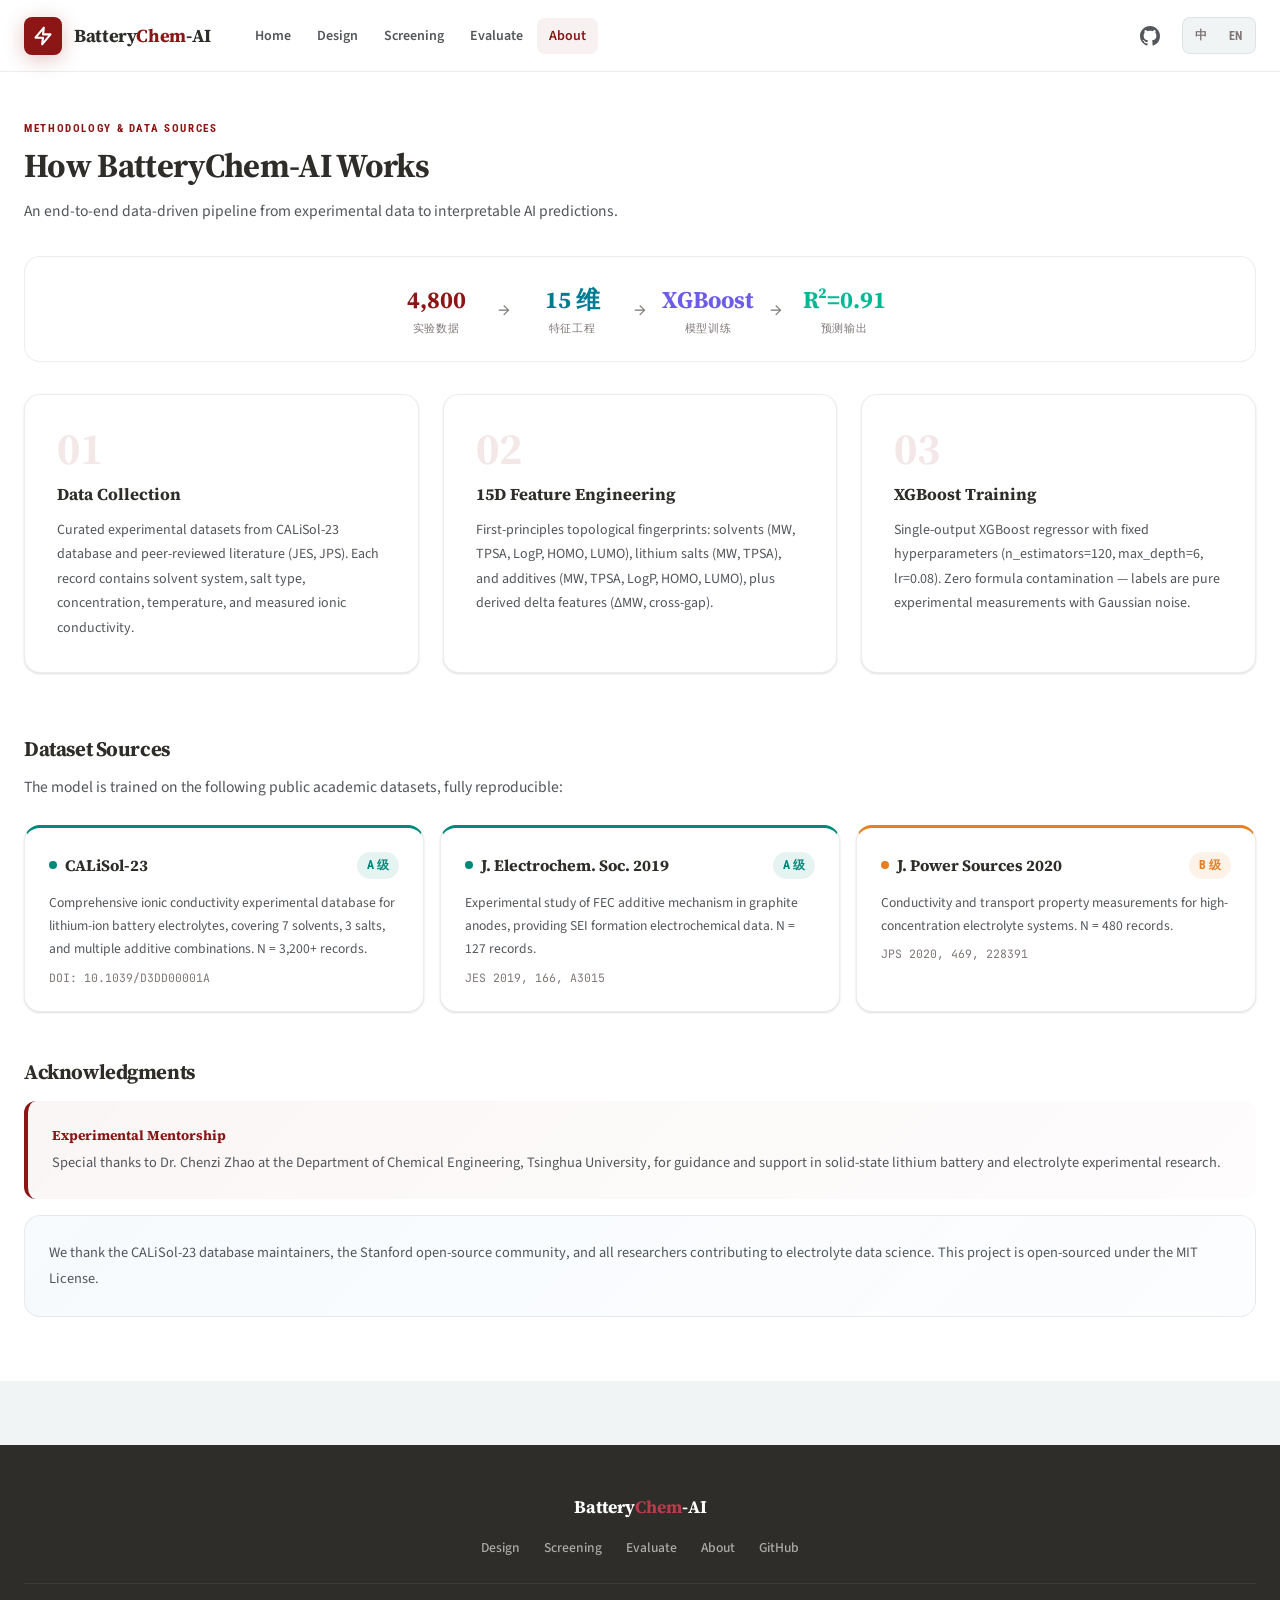
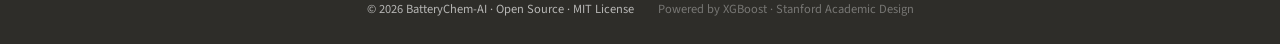
==== about.html @ 938586b0 "BatteryChem-AI Web: AI-driven electrolyte formulation screening platform - 5 pages: Home, Design, Sc" ====
<!DOCTYPE html>
<html lang="zh-CN">
<head>
<meta charset="UTF-8">
<meta name="viewport" content="width=device-width, initial-scale=1.0">
<title>About — BatteryChem-AI</title>
<link rel="preconnect" href="https://fonts.googleapis.com">
<link rel="preconnect" href="https://fonts.gstatic.com" crossorigin>
<link href="https://fonts.googleapis.com/css2?family=Source+Sans+3:ital,wght@0,300;0,400;0,600;0,700;1,400&family=Source+Serif+4:ital,wght@0,400;0,600;0,700;1,400&family=JetBrains+Mono:wght@400;500&family=Roboto+Condensed:wght@400;700&display=swap" rel="stylesheet">
<link rel="stylesheet" href="css/design-system.css">
</head>
<body>

<div id="nav-container"></div>

<section class="section section-white" style="padding-top:var(--s7)">
  <div class="section-inner">
    <div class="section-eyebrow" data-i18n="about.eyebrow">方法论与数据来源</div>
    <h2 class="section-title" data-i18n="about.title">BatteryChem-AI 工作原理</h2>
    <p class="section-desc" data-i18n="about.desc">从实验数据到可解释 AI 预测的端到端数据驱动流程。</p>

    <!-- Pipeline Summary -->
    <div style="display:flex;align-items:center;gap:var(--s3);margin-top:var(--s6);padding:var(--s5);background:white;border-radius:var(--r-xl);border:1px solid var(--border-light);flex-wrap:wrap;justify-content:center">
      <div style="text-align:center;min-width:100px">
        <div style="font-family:var(--font-heading);font-size:1.5rem;font-weight:700;color:var(--cardinal-red)">4,800</div>
        <div style="font-size:0.68rem;color:var(--text-tertiary);font-family:var(--font-condensed);letter-spacing:0.06em;text-transform:uppercase">实验数据</div>
      </div>
      <span style="color:var(--text-tertiary);font-size:1.2rem">→</span>
      <div style="text-align:center;min-width:100px">
        <div style="font-family:var(--font-heading);font-size:1.5rem;font-weight:700;color:var(--lagunita-blue)">15 维</div>
        <div style="font-size:0.68rem;color:var(--text-tertiary);font-family:var(--font-condensed);letter-spacing:0.06em;text-transform:uppercase">特征工程</div>
      </div>
      <span style="color:var(--text-tertiary);font-size:1.2rem">→</span>
      <div style="text-align:center;min-width:100px">
        <div style="font-family:var(--font-heading);font-size:1.5rem;font-weight:700;color:var(--model-purple)">XGBoost</div>
        <div style="font-size:0.68rem;color:var(--text-tertiary);font-family:var(--font-condensed);letter-spacing:0.06em;text-transform:uppercase">模型训练</div>
      </div>
      <span style="color:var(--text-tertiary);font-size:1.2rem">→</span>
      <div style="text-align:center;min-width:100px">
        <div style="font-family:var(--font-heading);font-size:1.5rem;font-weight:700;color:var(--stable-green)">R²=0.91</div>
        <div style="font-size:0.68rem;color:var(--text-tertiary);font-family:var(--font-condensed);letter-spacing:0.06em;text-transform:uppercase">预测输出</div>
      </div>
    </div>

    <!-- Three Steps -->
    <div class="method-grid">
      <div class="method-card">
        <div class="method-num" data-i18n="about.step1.num">01</div>
        <h3 data-i18n="about.step1.title">数据采集</h3>
        <p data-i18n="about.step1.desc">从 CALiSol-23 数据库和同行评审文献（JES、JPS）中精选实验数据集。每条记录包含溶剂体系、盐类型、浓度、温度和实测离子电导率。</p>
      </div>
      <div class="method-card">
        <div class="method-num" data-i18n="about.step2.num">02</div>
        <h3 data-i18n="about.step2.title">15 维特征工程</h3>
        <p data-i18n="about.step2.desc">基于第一性原理的拓扑指纹：溶剂 (MW、TPSA、LogP、HOMO、LUMO)、锂盐 (MW、TPSA) 和添加剂 (MW、TPSA、LogP、HOMO、LUMO)，以及衍生差分特征 (ΔMW、跨能隙)。</p>
      </div>
      <div class="method-card">
        <div class="method-num" data-i18n="about.step3.num">03</div>
        <h3 data-i18n="about.step3.title">XGBoost 训练</h3>
        <p data-i18n="about.step3.desc">单输出 XGBoost 回归器，固定超参数 (n_estimators=120, max_depth=6, lr=0.08)。零公式污染——标签为纯实验测量值加高斯噪声。</p>
      </div>
    </div>

    <!-- Data Sources -->
    <div style="margin-top:var(--s8)">
      <h3 class="section-title" data-i18n="about.dataset.title" style="font-size:1.3rem">数据集来源</h3>
      <p class="section-desc" data-i18n="about.dataset.intro" style="margin-top:var(--s2)">模型训练基于以下公开学术数据集，全覆盖可复现：</p>

      <div style="display:grid;grid-template-columns:repeat(auto-fill,minmax(300px,1fr));gap:var(--s4);margin-top:var(--s5)">
        <div class="card" style="padding:var(--s5);border-top:3px solid var(--quality-high)">
          <div style="display:flex;align-items:center;gap:var(--s2);margin-bottom:var(--s3)">
            <span class="cite-dot" style="background:var(--quality-high)"></span>
            <strong style="font-family:var(--font-heading);font-size:1rem">CALiSol-23</strong>
            <span class="badge badge-a" style="margin-left:auto">A 级</span>
          </div>
          <p data-i18n="about.source1.desc" style="font-size:0.85rem;color:var(--text-secondary);line-height:1.7">综合性锂离子电池电解液电导率实验数据库，涵盖 7 种溶剂、3 种盐和多种添加剂组合。N = 3,200+ 条记录。</p>
          <p style="font-size:0.72rem;color:var(--text-tertiary);margin-top:var(--s2);font-family:var(--font-code)">DOI: 10.1039/D3DD00001A</p>
        </div>
        <div class="card" style="padding:var(--s5);border-top:3px solid var(--quality-high)">
          <div style="display:flex;align-items:center;gap:var(--s2);margin-bottom:var(--s3)">
            <span class="cite-dot" style="background:var(--quality-high)"></span>
            <strong style="font-family:var(--font-heading);font-size:1rem">J. Electrochem. Soc. 2019</strong>
            <span class="badge badge-a" style="margin-left:auto">A 级</span>
          </div>
          <p data-i18n="about.source2.desc" style="font-size:0.85rem;color:var(--text-secondary);line-height:1.7">FEC 添加剂在石墨负极中的作用机制实验研究，提供 SEI 成膜相关的电化学数据。N = 127 条记录。</p>
          <p style="font-size:0.72rem;color:var(--text-tertiary);margin-top:var(--s2);font-family:var(--font-code)">JES 2019, 166, A3015</p>
        </div>
        <div class="card" style="padding:var(--s5);border-top:3px solid var(--quality-medium)">
          <div style="display:flex;align-items:center;gap:var(--s2);margin-bottom:var(--s3)">
            <span class="cite-dot" style="background:var(--quality-medium)"></span>
            <strong style="font-family:var(--font-heading);font-size:1rem">J. Power Sources 2020</strong>
            <span class="badge badge-b" style="margin-left:auto">B 级</span>
          </div>
          <p data-i18n="about.source3.desc" style="font-size:0.85rem;color:var(--text-secondary);line-height:1.7">高浓度电解液体系的电导率和传输性质测量。N = 480 条记录。</p>
          <p style="font-size:0.72rem;color:var(--text-tertiary);margin-top:var(--s2);font-family:var(--font-code)">JPS 2020, 469, 228391</p>
        </div>
      </div>
    </div>

    <!-- Acknowledgments -->
    <div style="margin-top:var(--s7)">
      <h3 class="section-title" data-i18n="about.thanks.title" style="font-size:1.3rem;margin-bottom:var(--s4)">致谢</h3>

      <!-- Personal acknowledgment -->
      <div style="background:linear-gradient(135deg, rgba(140,21,21,0.04), rgba(140,21,21,0.01));border-left:4px solid var(--cardinal-red);border-radius:var(--r-lg);padding:var(--s5);margin-bottom:var(--s4)">
        <div style="font-family:var(--font-heading);font-size:0.85rem;font-weight:700;color:var(--cardinal-red);margin-bottom:var(--s1)" data-i18n="about.thanks.label">实验指导</div>
        <p data-i18n="about.thanks.personal" style="font-size:0.9rem;color:var(--text-secondary);line-height:1.7">特别感谢清华大学化学工程系赵辰孜老师在固态锂电池与电解液实验研究中的指导与支持。</p>
      </div>

      <!-- General acknowledgment -->
      <div style="background:linear-gradient(135deg, rgba(0,102,204,0.03), rgba(0,102,204,0.01));border-radius:var(--r-xl);border:1px solid var(--border-light);padding:var(--s5)">
        <p style="font-size:0.9rem;color:var(--text-secondary);line-height:1.8" data-i18n="about.thanks.general">感谢 CALiSol-23 数据库维护者、Stanford 开源社区，以及所有为电解液数据科学做出贡献的研究者。本项目采用 MIT 许可证开源。</p>
      </div>

    </div>
  </div>
</section>

<div id="footer-container"></div>

<script src="js/i18n-zh.js"></script>
<script src="js/i18n-en.js"></script>
<script src="js/i18n.js"></script>
<script src="js/nav.js"></script>
<script src="js/footer.js"></script>
<script>
I18n.init();
buildNav('about');
buildFooter();
document.addEventListener('i18n-change', () => { buildNav('about'); buildFooter(); });
</script>
</body>
</html>
---- css/design-system.css ----
/* ============================================================
   BatteryChem-AI V3 — Stanford Academic Design System
   ============================================================ */

:root {
  /* Stanford Official Colors */
  --cardinal-red:       #8C1515;
  --cardinal-red-dark:  #820000;
  --cardinal-red-light: #B83A4B;
  --lagunita-blue:      #007C92;
  --palo-alto-green:    #009B76;
  --poppy-orange:       #E98300;
  --off-white:          #F0F4F5;
  --text-primary:       #2E2D29;
  --text-secondary:     #53565A;
  --text-tertiary:      #7F7776;
  --cool-grey:          #53565A;
  --cool-grey-light:    #EAEAEA;
  --border-light:       rgba(0,0,0,0.07);

  /* AI4S Extended Palette */
  --electrolyte-blue:   #0066CC;
  --ion-orange:         #E67E22;
  --thermal-red:        #D63031;
  --model-purple:       #6C5CE7;
  --stable-green:       #00B894;
  --gold-accent:        #B8860B;
  --teal-accent:        #20B2AA;

  /* Data Quality Colors */
  --quality-high:       #00897B;
  --quality-medium:     #E67E22;
  --quality-low:        #D63031;

  /* Typography */
  --font-heading:   'Source Serif 4', Georgia, 'Times New Roman', serif;
  --font-body:      'Source Sans 3', -apple-system, BlinkMacSystemFont, sans-serif;
  --font-code:      'JetBrains Mono', 'Fira Code', 'SF Mono', monospace;
  --font-condensed: 'Roboto Condensed', 'Arial Narrow', sans-serif;

  /* Spacing — 8px Grid */
  --s1: 0.25rem; --s2: 0.5rem; --s3: 0.75rem; --s4: 1rem;
  --s5: 1.5rem;  --s6: 2rem;   --s7: 3rem;   --s8: 4rem;
  --s9: 6rem;    --s10: 8rem;

  /* Border Radius */
  --r-sm: 4px; --r-md: 8px; --r-lg: 12px; --r-xl: 16px; --r-2xl: 24px;

  /* Shadows */
  --shadow-xs: 0 1px 2px rgba(0,0,0,0.05);
  --shadow-sm: 0 1px 3px rgba(0,0,0,0.08), 0 1px 2px rgba(0,0,0,0.06);
  --shadow-md: 0 4px 12px rgba(0,0,0,0.10), 0 2px 4px rgba(0,0,0,0.06);
  --shadow-lg: 0 10px 30px rgba(0,0,0,0.12), 0 4px 8px rgba(0,0,0,0.08);
  --shadow-xl: 0 25px 50px rgba(0,0,0,0.15);
  --shadow-cardinal: 0 4px 20px rgba(140,21,21,0.25);

  /* Transitions */
  --t-fast: 150ms; --t-normal: 250ms; --t-slow: 400ms;
  --ease-default: cubic-bezier(0.4,0,0.2,1);
  --ease-out: cubic-bezier(0,0,0.2,1);
  --ease-bounce: cubic-bezier(0.68,-0.55,0.265,1.55);

  /* Layout */
  --nav-height: 72px;
  --max-width: 1280px;
}

/* Reset */
*, *::before, *::after { box-sizing: border-box; margin: 0; padding: 0; }
html { font-size: 16px; scroll-behavior: smooth; }
body {
  font-family: var(--font-body);
  font-size: 1rem; line-height: 1.6;
  color: var(--text-primary);
  background: var(--off-white);
  -webkit-font-smoothing: antialiased;
  -moz-osx-font-smoothing: grayscale;
}
img, svg { display: block; }
a { color: inherit; text-decoration: none; }
ul, ol { list-style: none; }

/* ============================================================
   NAVIGATION (shared)
   ============================================================ */
.nav {
  position: sticky; top: 0; z-index: 100;
  background: rgba(255,255,255,0.95);
  backdrop-filter: blur(12px);
  -webkit-backdrop-filter: blur(12px);
  border-bottom: 1px solid var(--border-light);
  height: var(--nav-height);
  display: flex; align-items: center;
}
.nav-inner {
  max-width: var(--max-width); width: 100%; margin: 0 auto;
  padding: 0 var(--s5);
  display: flex; align-items: center; gap: var(--s6);
}
.nav-logo {
  display: flex; align-items: center; gap: var(--s3);
  text-decoration: none; flex-shrink: 0;
}
.nav-logo-icon {
  width: 38px; height: 38px;
  background: var(--cardinal-red);
  border-radius: var(--r-md);
  display: flex; align-items: center; justify-content: center;
  box-shadow: var(--shadow-cardinal);
}
.nav-logo-text {
  font-family: var(--font-heading);
  font-size: 1.15rem; font-weight: 700;
  color: var(--text-primary); letter-spacing: -0.02em;
}
.nav-logo-text span { color: var(--cardinal-red); }
.nav-links { display: flex; align-items: center; gap: 2px; list-style: none; flex: 1; }
.nav-links a {
  font-size: 0.875rem; font-weight: 600; color: var(--text-secondary);
  text-decoration: none; padding: 0.5rem 0.75rem;
  border-radius: var(--r-md); transition: all var(--t-fast);
}
.nav-links a:hover { color: var(--text-primary); background: rgba(0,0,0,0.04); }
.nav-links a.active {
  color: var(--cardinal-red);
  background: rgba(140,21,21,0.06);
}
.nav-right { display: flex; align-items: center; gap: var(--s2); margin-left: auto; }

/* Language Switch */
.lang-switch {
  display: flex; align-items: center; gap: 2px;
  background: var(--off-white); border-radius: var(--r-md);
  padding: 3px; border: 1px solid var(--border-light);
}
.lang-btn {
  padding: 0.35rem 0.6rem; font-size: 0.75rem; font-weight: 700;
  border-radius: 6px; cursor: pointer; border: none; background: none;
  color: var(--text-tertiary); font-family: var(--font-condensed);
  transition: all var(--t-fast); letter-spacing: 0.02em;
}
.lang-btn.active { background: white; color: var(--cardinal-red); box-shadow: var(--shadow-xs); }
.lang-btn:hover:not(.active) { color: var(--text-secondary); }

/* Mobile hamburger */
.hamburger {
  display: none; width: 40px; height: 40px; border-radius: var(--r-md);
  align-items: center; justify-content: center; cursor: pointer;
  border: none; background: none; color: var(--text-primary);
  flex-shrink: 0;
}
.hamburger svg { width: 22px; height: 22px; }

/* ============================================================
   BUTTON SYSTEM
   ============================================================ */
.btn {
  display: inline-flex; align-items: center; justify-content: center; gap: var(--s2);
  padding: 0.625rem 1.25rem; font-family: var(--font-body);
  font-size: 0.875rem; font-weight: 600; line-height: 1;
  border-radius: var(--r-md); border: 2px solid transparent;
  cursor: pointer; transition: all var(--t-fast);
  text-decoration: none; white-space: nowrap; user-select: none;
}
.btn-primary { background: var(--cardinal-red); color: white; border-color: var(--cardinal-red); }
.btn-primary:hover { background: var(--cardinal-red-dark); border-color: var(--cardinal-red-dark); transform: translateY(-1px); box-shadow: var(--shadow-cardinal); }
.btn-primary:active { transform: translateY(0); box-shadow: none; }
.btn-secondary { background: transparent; color: var(--cardinal-red); border-color: var(--cardinal-red); }
.btn-secondary:hover { background: var(--cardinal-red); color: white; }
.btn-ghost { background: transparent; color: var(--text-secondary); border-color: transparent; }
.btn-ghost:hover { background: rgba(0,0,0,0.05); color: var(--text-primary); }
.btn-outline { background: transparent; color: var(--text-secondary); border: 1.5px solid var(--cool-grey-light); }
.btn-outline:hover { border-color: var(--text-secondary); color: var(--text-primary); }
.btn-lg { padding: 0.875rem 2rem; font-size: 1rem; border-radius: var(--r-lg); }
.btn-sm { padding: 0.4rem 0.875rem; font-size: 0.8rem; }
.btn-xl { padding: 1rem 2.5rem; font-size: 1.05rem; border-radius: var(--r-lg); font-weight: 700; }
.icon-btn {
  width: 40px; height: 40px; border-radius: var(--r-md);
  display: flex; align-items: center; justify-content: center;
  background: transparent; border: none; cursor: pointer;
  color: var(--text-secondary); transition: all var(--t-fast);
}
.icon-btn:hover { background: rgba(0,0,0,0.06); color: var(--text-primary); }
.icon-btn-sm { width: 32px; height: 32px; border-radius: var(--r-sm); }

/* ============================================================
   HERO
   ============================================================ */
.hero {
  position: relative; overflow: hidden; background: white;
  border-bottom: 1px solid var(--border-light);
}
.hero::before {
  content: ''; position: absolute; inset: 0;
  background:
    radial-gradient(ellipse at 70% 40%, rgba(140,21,21,0.05) 0%, transparent 55%),
    radial-gradient(ellipse at 25% 75%, rgba(0,102,204,0.04) 0%, transparent 50%);
  pointer-events: none;
}
.hero-inner {
  max-width: var(--max-width); margin: 0 auto;
  padding: var(--s10) var(--s5) var(--s8);
  display: grid; grid-template-columns: 1fr 1fr;
  gap: var(--s8); align-items: center; position: relative;
}
.hero-eyebrow {
  display: inline-flex; align-items: center; gap: var(--s2);
  background: rgba(140,21,21,0.07); color: var(--cardinal-red);
  border: 1px solid rgba(140,21,21,0.12);
  padding: 0.3rem 0.875rem; border-radius: 100px;
  font-size: 0.75rem; font-weight: 700; letter-spacing: 0.03em;
  margin-bottom: var(--s4); width: fit-content;
  font-family: var(--font-condensed); text-transform: uppercase;
}
.hero-eyebrow-dot {
  width: 7px; height: 7px; background: var(--cardinal-red);
  border-radius: 50%; animation: pulse-dot 2.5s ease-in-out infinite;
}
@keyframes pulse-dot { 0%,100% { opacity:1;transform:scale(1); } 50% { opacity:0.4;transform:scale(0.75); } }
.hero h1 {
  font-family: var(--font-heading);
  font-size: clamp(2rem,4vw,3.1rem);
  font-weight: 700; line-height: 1.15; color: var(--text-primary);
  letter-spacing: -0.03em; margin-bottom: var(--s4);
}
.hero h1 em { font-style: normal; color: var(--cardinal-red); }
.hero-sub {
  font-size: 1.05rem; color: var(--text-secondary); line-height: 1.75;
  max-width: 520px; margin-bottom: var(--s6);
}
.hero-actions { display: flex; gap: var(--s3); flex-wrap: wrap; }
.hero-stats {
  display: flex; gap: var(--s5); margin-top: var(--s6);
  padding-top: var(--s5); border-top: 1px solid var(--border-light);
}
.hero-stat-val {
  font-family: var(--font-heading); font-size: 1.6rem;
  font-weight: 700; color: var(--cardinal-red); line-height: 1; letter-spacing: -0.02em;
}
.hero-stat-label { font-size: 0.72rem; color: var(--text-tertiary); margin-top: 0.25rem; font-family: var(--font-condensed); text-transform: uppercase; letter-spacing: 0.06em; }
.hero-visual { position: relative; display: flex; align-items: center; justify-content: center; }
.hero-canvas-wrap { width: 100%; max-width: 500px; position: relative; }
.hero-cardinal-bg {
  width: 100%; aspect-ratio: 1;
  background: linear-gradient(145deg, #f8f9fa 0%, #e9ecef 50%, #dee2e6 100%);
  border-radius: var(--r-xl);
  box-shadow: var(--shadow-lg);
  overflow: hidden; position: relative;
}

/* ============================================================
   SECTIONS
   ============================================================ */
.section { padding: var(--s8) 0; }
.section-white { background: white; }
.section-tinted { background: var(--off-white); }
.section-inner { max-width: var(--max-width); margin: 0 auto; padding: 0 var(--s5); }
.section-eyebrow {
  font-family: var(--font-condensed); font-size: 0.68rem; font-weight: 700;
  letter-spacing: 0.15em; text-transform: uppercase; color: var(--cardinal-red); margin-bottom: var(--s2);
}
.section-title {
  font-family: var(--font-heading); font-size: clamp(1.5rem,3vw,2.1rem);
  font-weight: 700; color: var(--text-primary); letter-spacing: -0.02em; line-height: 1.2; margin-bottom: var(--s3);
}
.section-desc { font-size: 0.975rem; color: var(--text-secondary); max-width: 620px; line-height: 1.7; }

/* ============================================================
   TABS
   ============================================================ */
.tab-nav {
  display: flex; gap: 2px; border-bottom: 2px solid var(--cool-grey-light);
  margin-bottom: var(--s6);
}
.tab-btn {
  display: flex; align-items: center; gap: var(--s2); padding: 0.65rem 1.25rem;
  font-family: var(--font-body); font-size: 0.875rem; font-weight: 600;
  color: var(--text-secondary); background: none; border: none; cursor: pointer;
  position: relative; transition: all var(--t-fast); border-radius: var(--r-md) var(--r-md) 0 0;
  border-bottom: 2px solid transparent; margin-bottom: -2px;
}
.tab-btn:hover { color: var(--text-primary); background: rgba(0,0,0,0.03); }
.tab-btn.active { color: var(--cardinal-red); border-bottom-color: var(--cardinal-red); background: rgba(140,21,21,0.05); }
.tab-btn svg { flex-shrink: 0; transition: stroke var(--t-fast); }
.tab-btn.active svg { stroke: var(--cardinal-red); }
.tab-icon { font-size: 0.9rem; }

/* ============================================================
   CARDS
   ============================================================ */
.card {
  background: white; border-radius: var(--r-xl);
  box-shadow: var(--shadow-sm); border: 1px solid var(--border-light);
  overflow: hidden; transition: all var(--t-normal);
}
.card:hover { box-shadow: var(--shadow-md); transform: translateY(-2px); }
.card-hdr {
  padding: var(--s4) var(--s5); border-bottom: 1px solid var(--border-light);
  display: flex; align-items: center; justify-content: space-between;
  background: linear-gradient(105deg, rgba(140,21,21,0.02) 0%, rgba(0,102,204,0.02) 100%);
}
.card-hdr-title { font-family: var(--font-heading); font-size: 0.95rem; font-weight: 700; color: var(--text-primary); display: flex; align-items: center; gap: var(--s2); }
.card-body { padding: var(--s5); }

/* ============================================================
   FORM ELEMENTS
   ============================================================ */
.form-group { margin-bottom: var(--s4); }
.form-group:last-child { margin-bottom: 0; }
.form-label { display: block; font-size: 0.8rem; font-weight: 600; color: var(--text-secondary); margin-bottom: var(--s2); }
.form-select, .form-input {
  width: 100%; padding: 0.6rem 0.875rem; font-family: var(--font-body);
  font-size: 0.875rem; color: var(--text-primary); background: var(--off-white);
  border: 2px solid transparent; border-radius: var(--r-md); transition: all var(--t-fast);
  appearance: none; cursor: pointer; outline: none;
}
.form-select:focus, .form-input:focus {
  border-color: var(--cardinal-red); background: white;
  box-shadow: 0 0 0 3px rgba(140,21,21,0.08);
}
.form-select {
  background-image: url("data:image/svg+xml,%3Csvg xmlns='http://www.w3.org/2000/svg' width='18' height='18' viewBox='0 0 24 24' fill='none' stroke='%2353565A' stroke-width='2' stroke-linecap='round' stroke-linejoin='round'%3E%3Cpolyline points='6 9 12 15 18 9'%3E%3C/polyline%3E%3C/svg%3E");
  background-repeat: no-repeat; background-position: right 12px center; background-size: 17px; padding-right: 40px;
}
.form-input { cursor: text; }

/* Slider */
.slider-wrap { display: flex; align-items: center; gap: var(--s3); }
.slider {
  -webkit-appearance: none; flex: 1; height: 6px; border-radius: 3px;
  background: var(--cool-grey-light);
  outline: none; cursor: pointer;
}
.slider::-webkit-slider-thumb {
  -webkit-appearance: none; width: 22px; height: 22px; border-radius: 50%;
  background: white; border: 3px solid var(--cardinal-red); cursor: pointer;
  box-shadow: 0 2px 8px rgba(140,21,21,0.3); transition: transform var(--t-fast);
}
.slider::-webkit-slider-thumb:hover { transform: scale(1.15); }
.slider-val {
  font-family: var(--font-code); font-size: 0.8rem; font-weight: 600;
  color: var(--cardinal-red); background: rgba(140,21,21,0.08);
  padding: 0.25rem 0.6rem; border-radius: var(--r-sm); min-width: 52px; text-align: center;
}

/* Radio Group */
.radio-group { display: flex; flex-direction: column; gap: var(--s2); }
.radio-item {
  display: flex; align-items: center; gap: var(--s3); padding: var(--s2) var(--s3);
  border-radius: var(--r-md); cursor: pointer; transition: all var(--t-fast);
  border: 2px solid transparent;
}
.radio-item:hover { background: var(--off-white); }
.radio-item.selected { background: rgba(140,21,21,0.04); border-color: rgba(140,21,21,0.18); }
.radio-dot {
  width: 18px; height: 18px; border-radius: 50%; border: 2px solid var(--cool-grey-light);
  display: flex; align-items: center; justify-content: center; flex-shrink: 0; transition: all var(--t-fast);
}
.radio-item.selected .radio-dot { border-color: var(--cardinal-red); background: var(--cardinal-red); }
.radio-dot::after { content: ''; width: 7px; height: 7px; border-radius: 50%; background: white; opacity: 0; transition: opacity var(--t-fast); }
.radio-item.selected .radio-dot::after { opacity: 1; }
.radio-lbl { font-size: 0.875rem; font-weight: 500; color: var(--text-primary); }
.radio-sub { font-size: 0.73rem; color: var(--text-tertiary); margin-top: 0.1rem; }

/* Mode Selector */
.mode-selector {
  display: flex; background: var(--off-white); border-radius: var(--r-md);
  padding: 3px; gap: 3px; margin-bottom: var(--s4);
}
.mode-opt {
  flex: 1; padding: 0.5rem; font-size: 0.8rem; font-weight: 600; text-align: center;
  border-radius: 6px; cursor: pointer; transition: all var(--t-fast);
  color: var(--text-secondary); border: none; background: none; font-family: var(--font-body);
}
.mode-opt.active { background: white; color: var(--cardinal-red); box-shadow: var(--shadow-xs); }

/* ============================================================
   DATA QUALITY BADGES
   ============================================================ */
.badge {
  display: inline-flex; align-items: center; gap: 0.3rem;
  font-size: 0.73rem; font-weight: 700; padding: 0.28rem 0.6rem; border-radius: 100px;
  font-family: var(--font-condensed); letter-spacing: 0.02em;
}
.badge-a { background: rgba(0,137,123,0.1); color: var(--quality-high); }
.badge-b { background: rgba(230,126,34,0.1); color: var(--quality-medium); }
.badge-c { background: rgba(214,48,49,0.1); color: var(--quality-low); }
.badge-info { background: rgba(0,102,204,0.1); color: var(--electrolyte-blue); }
.badge-purple { background: rgba(108,92,231,0.1); color: var(--model-purple); }

/* Citation Badge (expandable) */
.cite-badge {
  border-radius: var(--r-md); padding: var(--s3); font-size: 0.8rem;
  transition: all var(--t-fast); cursor: pointer; border: 1px solid transparent;
}
.cite-badge:hover { box-shadow: var(--shadow-sm); }
.cite-a { background: rgba(0,137,123,0.07); border-color: rgba(0,137,123,0.2); }
.cite-b { background: rgba(230,126,34,0.07); border-color: rgba(230,126,34,0.2); }
.cite-c { background: rgba(214,48,49,0.05); border-color: rgba(214,48,49,0.15); }
.cite-badge-hdr { display: flex; align-items: center; gap: var(--s2); }
.cite-dot { width: 8px; height: 8px; border-radius: 50%; flex-shrink: 0; }
.cite-a .cite-dot { background: var(--quality-high); }
.cite-b .cite-dot { background: var(--quality-medium); }
.cite-c .cite-dot { background: var(--quality-low); }
.cite-source { font-weight: 700; color: var(--text-primary); flex: 1; }
.cite-ci { font-family: var(--font-code); font-size: 0.73rem; color: var(--text-secondary); background: rgba(0,0,0,0.05); padding: 0.1rem 0.4rem; border-radius: var(--r-sm); }
.cite-detail {
  max-height: 0; overflow: hidden;
  transition: max-height var(--t-normal) ease, padding var(--t-fast);
  padding: 0;
}
.cite-detail.open { max-height: 300px; padding-top: var(--s3); }
.cite-detail-row { display: flex; gap: var(--s3); font-size: 0.75rem; padding: 0.25rem 0; border-bottom: 1px solid rgba(0,0,0,0.05); }
.cite-detail-row span:first-child { color: var(--text-tertiary); min-width: 90px; flex-shrink: 0; }
.cite-detail-row span:last-child { color: var(--text-primary); font-family: var(--font-code); }

/* ============================================================
   TABLE
   ============================================================ */
.table-wrap { overflow-x: auto; }
.data-table { width: 100%; border-collapse: collapse; }
.data-table thead { background: var(--off-white); }
.data-table th {
  padding: 0.7rem 1rem; text-align: left; font-size: 0.68rem; font-weight: 700;
  letter-spacing: 0.08em; text-transform: uppercase; color: var(--text-tertiary);
  border-bottom: 1px solid var(--cool-grey-light); white-space: nowrap; font-family: var(--font-condensed);
}
.data-table th.sortable { cursor: pointer; user-select: none; }
.data-table th.sortable:hover { color: var(--text-primary); }
.data-table td { padding: 0.8rem 1rem; font-size: 0.875rem; border-bottom: 1px solid var(--border-light); color: var(--text-primary); }
.data-table tr:hover td { background: rgba(140,21,21,0.015); }
.rank-badge {
  display: inline-flex; align-items: center; justify-content: center;
  width: 26px; height: 26px; border-radius: var(--r-sm); font-size: 0.72rem; font-weight: 700;
  background: var(--cardinal-red); color: white;
}
.rank-badge.gold { background: linear-gradient(135deg, #B8860B, #DAA520); }
.rank-badge.silver { background: linear-gradient(135deg, #708090, #A9A9A9); }
.rank-badge.bronze { background: linear-gradient(135deg, #8B4513, #CD7F32); }
.cond-hi { color: var(--stable-green); font-family: var(--font-code); font-weight: 600; }
.cond-md { color: var(--ion-orange); font-family: var(--font-code); font-weight: 600; }
.cond-lo { color: var(--text-secondary); font-family: var(--font-code); }
.conf-chip {
  display: inline-flex; align-items: center; gap: 0.3rem;
  font-size: 0.7rem; font-weight: 700; padding: 0.2rem 0.5rem; border-radius: 100px;
  font-family: var(--font-condensed);
}
.chip-hi { background: rgba(0,137,123,0.1); color: var(--quality-high); }
.chip-md { background: rgba(230,126,34,0.1); color: var(--quality-medium); }
.chip-lo { background: rgba(0,0,0,0.05); color: var(--text-tertiary); }

/* ============================================================
   METRICS GRID
   ============================================================ */
.metrics-grid { display: grid; grid-template-columns: repeat(4,1fr); gap: var(--s4); margin-bottom: var(--s6); }
.metric-card {
  background: white; border-radius: var(--r-lg); padding: var(--s5);
  box-shadow: var(--shadow-sm); border: 1px solid var(--border-light);
  border-top: 3px solid var(--cardinal-red); transition: all var(--t-normal);
}
.metric-card:hover { box-shadow: var(--shadow-md); transform: translateY(-3px); }
.metric-card:nth-child(2) { border-top-color: var(--electrolyte-blue); }
.metric-card:nth-child(3) { border-top-color: var(--stable-green); }
.metric-card:nth-child(4) { border-top-color: var(--model-purple); }
.metric-lbl { font-size: 0.68rem; font-weight: 700; letter-spacing: 0.1em; text-transform: uppercase; color: var(--text-tertiary); margin-bottom: var(--s2); font-family: var(--font-condensed); }
.metric-val { font-family: var(--font-heading); font-size: 2.1rem; font-weight: 700; color: var(--text-primary); line-height: 1; letter-spacing: -0.03em; }
.metric-val span { font-size: 1rem; font-weight: 400; color: var(--text-secondary); }
.metric-sub { font-size: 0.75rem; color: var(--text-tertiary); margin-top: var(--s2); }

/* ============================================================
   CHAT MODULE
   ============================================================ */
.chat-layout { display: grid; grid-template-columns: 1fr 300px; gap: var(--s5); align-items: start; }
.chat-main {
  background: white; border-radius: var(--r-xl);
  box-shadow: var(--shadow-sm); border: 1px solid var(--border-light);
  overflow: hidden; display: flex; flex-direction: column; height: 560px;
}
.chat-msgs { flex: 1; overflow-y: auto; padding: var(--s5); display: flex; flex-direction: column; gap: var(--s5); }
.msg { display: flex; gap: var(--s3); max-width: 100%; }
.msg.user { flex-direction: row-reverse; }
.msg-av { width: 36px; height: 36px; border-radius: 50%; display: flex; align-items: center; justify-content: center; font-size: 0.9rem; flex-shrink: 0; }
.msg-av.user-av { background: var(--cardinal-red); color: white; }
.msg-av.ai-av { background: var(--electrolyte-blue); color: white; }
.msg-bubble { max-width: 74%; padding: var(--s4) var(--s5); border-radius: var(--r-lg); font-size: 0.9rem; line-height: 1.65; }
.msg.user .msg-bubble { background: var(--cardinal-red); color: white; border-bottom-right-radius: var(--r-sm); }
.msg.ai .msg-bubble { background: var(--off-white); color: var(--text-primary); border-bottom-left-radius: var(--r-sm); }
.chat-input-area { padding: var(--s4) var(--s5); border-top: 1px solid var(--border-light); display: flex; gap: var(--s3); align-items: flex-end; }
.chat-ta {
  flex: 1; padding: 0.7rem 1rem; font-family: var(--font-body); font-size: 0.9rem;
  border: 2px solid var(--cool-grey-light); border-radius: var(--r-lg);
  resize: none; outline: none; min-height: 48px; max-height: 130px; line-height: 1.5;
  transition: border-color var(--t-fast);
}
.chat-ta:focus { border-color: var(--cardinal-red); }
.chat-ta::placeholder { color: var(--text-tertiary); }

/* Chat Sidebar */
.chat-sidebar { display: flex; flex-direction: column; gap: var(--s4); }
.side-card { background: white; border-radius: var(--r-lg); box-shadow: var(--shadow-sm); border: 1px solid var(--border-light); padding: var(--s4); }
.side-card-title { font-size: 0.68rem; font-weight: 700; letter-spacing: 0.1em; text-transform: uppercase; color: var(--text-tertiary); margin-bottom: var(--s3); font-family: var(--font-condensed); }
.quick-btn {
  display: block; width: 100%; text-align: left; padding: var(--s3);
  font-size: 0.78rem; color: var(--text-secondary); background: var(--off-white);
  border: 1px solid var(--border-light); border-radius: var(--r-md);
  cursor: pointer; transition: all var(--t-fast); margin-bottom: var(--s2);
  font-family: var(--font-body); line-height: 1.5;
}
.quick-btn:hover { border-color: var(--cardinal-red); color: var(--cardinal-red); background: rgba(140,21,21,0.04); }
.param-row { display: flex; justify-content: space-between; font-size: 0.8rem; padding: 0.3rem 0; }
.param-k { color: var(--text-tertiary); }
.param-v { font-weight: 600; font-family: var(--font-code); font-size: 0.75rem; }

/* API Key Input */
.api-key-section { margin-bottom: var(--s3); }
.api-key-input {
  width: 100%; padding: 0.5rem 0.7rem; font-family: var(--font-code); font-size: 0.7rem;
  border: 1.5px solid var(--cool-grey-light); border-radius: var(--r-md);
  outline: none; background: var(--off-white);
}
.api-key-input:focus { border-color: var(--cardinal-red); }

/* ============================================================
   CHEM INTUITION BOX
   ============================================================ */
.chem-intuition {
  background: linear-gradient(135deg, rgba(0,102,204,0.04) 0%, rgba(0,137,123,0.03) 100%);
  border: 1px solid rgba(0,137,123,0.15); border-radius: var(--r-lg);
  padding: var(--s4) var(--s5); margin-top: var(--s4);
}
.chem-intuition-title {
  font-family: var(--font-heading); font-size: 0.875rem; font-weight: 700;
  color: var(--text-primary); margin-bottom: var(--s2);
  display: flex; align-items: center; gap: var(--s2);
}
.chem-intuition-title::before { content: ''; display: inline-block; width: 4px; height: 1em; background: var(--quality-high); border-radius: 2px; }
.chem-intuition p { font-size: 0.875rem; color: var(--text-secondary); line-height: 1.7; }
.chem-intuition p strong { color: var(--text-primary); }

/* ============================================================
   METHODOLOGY CARDS
   ============================================================ */
.method-grid { display: grid; grid-template-columns: repeat(3,1fr); gap: var(--s5); margin-top: var(--s6); align-items: stretch; }
.method-card {
  background: white; border-radius: var(--r-xl); padding: var(--s6);
  box-shadow: var(--shadow-sm); border: 1px solid var(--border-light);
  transition: all var(--t-normal);
}
.method-card:hover { box-shadow: var(--shadow-md); transform: translateY(-4px); }
.method-num { font-family: var(--font-heading); font-size: 2.8rem; font-weight: 700; color: rgba(140,21,21,0.1); line-height: 1; margin-bottom: var(--s3); }
.method-card h3 { font-family: var(--font-heading); font-size: 1.05rem; font-weight: 700; color: var(--text-primary); margin-bottom: var(--s3); line-height: 1.3; }
.method-card p { font-size: 0.875rem; color: var(--text-secondary); line-height: 1.75; }

/* Homepage module cards (with icons + stats) */
.module-card {
  background: white; border-radius: var(--r-xl); padding: var(--s6);
  box-shadow: var(--shadow-sm); border: 1px solid var(--border-light);
  transition: all var(--t-normal); text-align: center; display: flex;
  flex-direction: column; align-items: center; gap: var(--s3);
  height: 100%;
}
.module-card:hover { box-shadow: var(--shadow-lg); transform: translateY(-4px); }
.module-icon {
  width: 56px; height: 56px; border-radius: var(--r-lg);
  display: flex; align-items: center; justify-content: center;
  margin-bottom: var(--s2); flex-shrink: 0;
}
.module-card h3 { font-family: var(--font-heading); font-size: 1.05rem; font-weight: 700; color: var(--text-primary); line-height: 1.3; flex-shrink: 0; }
.module-card > p {
  font-size: 0.875rem; color: var(--text-secondary); line-height: 1.65;
  max-width: 280px; flex: 1;
  display: -webkit-box; -webkit-line-clamp: 3; -webkit-box-orient: vertical;
  overflow: hidden;
}
.module-stat { display: flex; align-items: baseline; gap: var(--s2); margin-top: auto; padding-top: var(--s3); border-top: 1px solid var(--border-light); width: 100%; justify-content: center; flex-shrink: 0; }
.module-stat-num { font-family: var(--font-heading); font-size: 1.3rem; font-weight: 700; color: var(--cardinal-red); line-height: 1; }
.module-stat-lbl { font-size: 0.68rem; font-weight: 700; letter-spacing: 0.08em; text-transform: uppercase; color: var(--text-tertiary); font-family: var(--font-condensed); }

/* ============================================================
   FOOTER
   ============================================================ */
.footer { background: var(--text-primary); color: rgba(255,255,255,0.65); padding: var(--s7) 0 var(--s5); margin-top: var(--s8); }
.footer-inner { max-width: var(--max-width); margin: 0 auto; padding: 0 var(--s5); text-align: center; }
.footer-logo { font-family: var(--font-heading); font-size: 1.1rem; font-weight: 700; color: white; }
.footer-logo span { color: var(--cardinal-red-light); }
.footer-nav { display: flex; justify-content: center; gap: var(--s5); margin-bottom: var(--s5); flex-wrap: wrap; }
.footer-nav a { color: rgba(255,255,255,0.6); text-decoration: none; font-size: 0.85rem; font-weight: 500; transition: color var(--t-fast); }
.footer-nav a:hover { color: white; }
.footer-bottom { padding-top: var(--s4); border-top: 1px solid rgba(255,255,255,0.08); font-size: 0.78rem; display: flex; justify-content: center; gap: var(--s5); flex-wrap: wrap; }
.footer-bottom span:last-child { color: rgba(255,255,255,0.35); }

/* ============================================================
   ANIMATIONS
   ============================================================ */
@keyframes fade-up { from { opacity:0; transform:translateY(24px); } to { opacity:1; transform:translateY(0); } }
@keyframes fade-in { from { opacity:0; } to { opacity:1; } }
.anim-in { animation: fade-up 0.5s var(--ease-out) forwards; opacity: 0; }
.delay-1 { animation-delay: 0.1s; }
.delay-2 { animation-delay: 0.2s; }
.delay-3 { animation-delay: 0.3s; }
.delay-4 { animation-delay: 0.4s; }

/* ============================================================
   PLOTLY OVERRIDES
   ============================================================ */
.plot-container { width: 100%; }
.chart-section { margin-top: var(--s5); }
.chart-card {
  background: white; border-radius: var(--r-lg); padding: var(--s4);
  border: 1px solid var(--border-light);
}

/* ============================================================
   FACET FILTER PANEL
   ============================================================ */
.facet-panel {
  background: white; border-radius: var(--r-lg); padding: var(--s4);
  border: 1px solid var(--border-light); margin-bottom: var(--s5);
  display: flex; flex-wrap: wrap; gap: var(--s4);
}
.facet-group { display: flex; flex-direction: column; gap: var(--s2); min-width: 160px; }
.facet-label { font-size: 0.68rem; font-weight: 700; letter-spacing: 0.08em; text-transform: uppercase; color: var(--text-tertiary); font-family: var(--font-condensed); }
.facet-select {
  padding: 0.45rem 0.7rem; font-family: var(--font-body); font-size: 0.8rem;
  border: 1.5px solid var(--cool-grey-light); border-radius: var(--r-md);
  background: white; color: var(--text-primary); cursor: pointer; outline: none;
}
.facet-select:focus { border-color: var(--cardinal-red); }

/* ============================================================
   TOOLBAR
   ============================================================ */
.toolbar {
  display: flex; align-items: center; justify-content: space-between;
  gap: var(--s4); padding: var(--s4) 0; flex-wrap: wrap;
}
.toolbar-search {
  display: flex; align-items: center; gap: var(--s2);
  background: white; border: 1.5px solid var(--cool-grey-light);
  border-radius: var(--r-md); padding: 0.5rem 0.875rem; flex: 1; max-width: 320px;
}
.toolbar-search input {
  border: none; background: none; font-family: var(--font-body);
  font-size: 0.875rem; color: var(--text-primary); outline: none; width: 100%;
}
.toolbar-search input::placeholder { color: var(--text-tertiary); }
.toolbar-actions { display: flex; gap: var(--s2); flex-wrap: wrap; }

/* ============================================================
   PAGINATION
   ============================================================ */
.pagination { display: flex; align-items: center; justify-content: space-between; padding: var(--s4) 0; font-size: 0.8rem; color: var(--text-tertiary); }
.pag-btns { display: flex; gap: 3px; }
.page-btn {
  min-width: 32px; height: 32px; border-radius: var(--r-md);
  border: 1px solid var(--cool-grey-light); background: white;
  cursor: pointer; font-size: 0.8rem; color: var(--text-secondary);
  display: flex; align-items: center; justify-content: center;
  transition: all var(--t-fast); padding: 0 0.4rem;
}
.page-btn:hover, .page-btn.active { border-color: var(--cardinal-red); color: var(--cardinal-red); background: rgba(140,21,21,0.04); }
.page-btn:disabled { opacity: 0.4; cursor: default; pointer-events: none; }

/* ============================================================
   DESIGNER LAYOUT
   ============================================================ */
.designer-grid { display: grid; grid-template-columns: 360px 1fr; gap: var(--s5); align-items: start; }
.designer-grid.with-sidebar { grid-template-columns: 360px 1fr 300px; }
.designer-panel { background: white; border-radius: var(--r-xl); box-shadow: var(--shadow-sm); border: 1px solid var(--border-light); overflow: hidden; }

/* Compact chart heights for one-screen view */
.chart-compact { height: 250px; }
.chart-mini { height: 200px; }
.designer-panel { background: white; border-radius: var(--r-xl); box-shadow: var(--shadow-sm); border: 1px solid var(--border-light); overflow: hidden; }
.panel-hdr {
  padding: var(--s4) var(--s5); border-bottom: 1px solid var(--border-light);
  display: flex; align-items: center; justify-content: space-between;
}
.panel-hdr-title { font-family: var(--font-heading); font-size: 0.95rem; font-weight: 700; color: var(--text-primary); display: flex; align-items: center; gap: var(--s2); }
.panel-section { padding: var(--s5); border-bottom: 1px solid var(--border-light); }
.panel-section:last-child { border-bottom: none; }
.panel-section-title {
  font-size: 0.68rem; font-weight: 700; letter-spacing: 0.12em;
  text-transform: uppercase; color: var(--text-tertiary); margin-bottom: var(--s4);
  display: flex; align-items: center; gap: var(--s2); font-family: var(--font-condensed);
}
.panel-action { padding: var(--s4) var(--s5); border-top: 1px solid var(--border-light); }

/* Offline Banner */
.offline-banner {
  display: none; align-items: center; gap: var(--s2);
  background: rgba(230,126,34,0.1); border: 1px solid rgba(230,126,34,0.25);
  border-radius: var(--r-md); padding: var(--s2) var(--s3);
  font-size: 0.78rem; color: #E67E22; font-weight: 600; margin-bottom: var(--s3);
}
.offline-banner.show { display: flex; }

/* Composition Bar */
.comp-bar-section { margin-top: var(--s4); }
.comp-bar-label { font-size: 0.68rem; font-weight: 700; color: var(--text-tertiary); text-transform: uppercase; letter-spacing: 0.07em; margin-bottom: var(--s2); font-family: var(--font-condensed); }
.comp-bar { display: flex; height: 28px; border-radius: var(--r-md); overflow: hidden; background: var(--off-white); }
.comp-seg { display: flex; align-items: center; justify-content: center; font-size: 0.68rem; font-weight: 700; color: white; min-width: 0; overflow: hidden; white-space: nowrap; }
.seg-ec { background: var(--stable-green); }
.seg-dmc { background: var(--electrolyte-blue); }
.seg-emc { background: var(--teal-accent); }
.seg-salt { background: var(--ion-orange); }
.seg-add { background: var(--cardinal-red); }

/* Confidence Gauge */
.conf-section { margin-top: var(--s4); }
.conf-label { display: flex; justify-content: space-between; font-size: 0.73rem; color: var(--text-tertiary); margin-bottom: var(--s2); font-family: var(--font-condensed); text-transform: uppercase; letter-spacing: 0.06em; }
.conf-gauge { position: relative; height: 8px; background: var(--off-white); border-radius: 100px; overflow: visible; }
.conf-fill { height: 100%; background: linear-gradient(90deg, var(--thermal-red) 0%, var(--ion-orange) 35%, var(--stable-green) 70%); border-radius: 100px; width: 0%; transition: width 1.8s var(--ease-out); }
.conf-marker { position: absolute; top: -5px; left: 0; width: 18px; height: 18px; background: white; border: 3px solid var(--model-purple); border-radius: 50%; transform: translateX(-50%); box-shadow: var(--shadow-md); transition: left 1.8s var(--ease-out); }

/* Prediction Card */
.pred-card {
  background: linear-gradient(135deg, rgba(108,92,231,0.06) 0%, rgba(0,102,204,0.03) 100%);
  border: 1px solid rgba(108,92,231,0.12); border-radius: var(--r-lg);
  padding: var(--s4); margin-bottom: var(--s4); border-left: 4px solid var(--model-purple);
}
.pred-big-num { font-family: var(--font-heading); font-size: 2.6rem; font-weight: 700; color: var(--text-primary); line-height: 1; letter-spacing: -0.04em; }
.pred-big-unit { font-size: 1rem; color: var(--text-secondary); margin-left: 0.2rem; font-weight: 400; }

/* ============================================================
   RESPONSIVE
   ============================================================ */
@media (max-width: 1100px) {
  .designer-grid, .designer-grid.with-sidebar { grid-template-columns: 1fr; }
  .charts-row { grid-template-columns: 1fr !important; }
  .hero-inner { grid-template-columns: 1fr; }
  .hero-visual { display: none; }
  .metrics-grid { grid-template-columns: repeat(2,1fr); }
  .method-grid { grid-template-columns: 1fr; }
  .chat-layout { grid-template-columns: 1fr; }
  .chat-sidebar { display: none; }
}
@media (max-width: 768px) {
  .nav-links { display: none; }
  .nav-links.open {
    display: flex; flex-direction: column; position: absolute;
    top: var(--nav-height); left: 0; right: 0;
    background: white; border-bottom: 1px solid var(--border-light);
    padding: var(--s4); box-shadow: var(--shadow-lg); gap: 0;
  }
  .hamburger { display: flex; }
  .hero-stats { flex-wrap: wrap; }
  .hero-actions { flex-direction: column; }
  .btn-xl { width: 100%; justify-content: center; }
  .metrics-grid { grid-template-columns: 1fr 1fr; }
  .facet-panel { flex-direction: column; }
  .toolbar { flex-wrap: wrap; }
  .toolbar-search { max-width: 100%; }
}
@media (max-width: 480px) {
  .metrics-grid { grid-template-columns: 1fr; }
  .hero h1 { font-size: 1.6rem; }
}

/* Scrollbar */
::-webkit-scrollbar { width: 6px; }
::-webkit-scrollbar-track { background: transparent; }
::-webkit-scrollbar-thumb { background: var(--cool-grey-light); border-radius: 3px; }
::-webkit-scrollbar-thumb:hover { background: var(--cool-grey); }

/* Utility */
.sr-only { position: absolute; width: 1px; height: 1px; padding: 0; margin: -1px; overflow: hidden; clip: rect(0,0,0,0); border: 0; }
.text-center { text-align: center; }
.mt-4 { margin-top: var(--s4); }
.mt-5 { margin-top: var(--s5); }
.mt-6 { margin-top: var(--s6); }
.mb-4 { margin-bottom: var(--s4); }
.mb-5 { margin-bottom: var(--s5); }
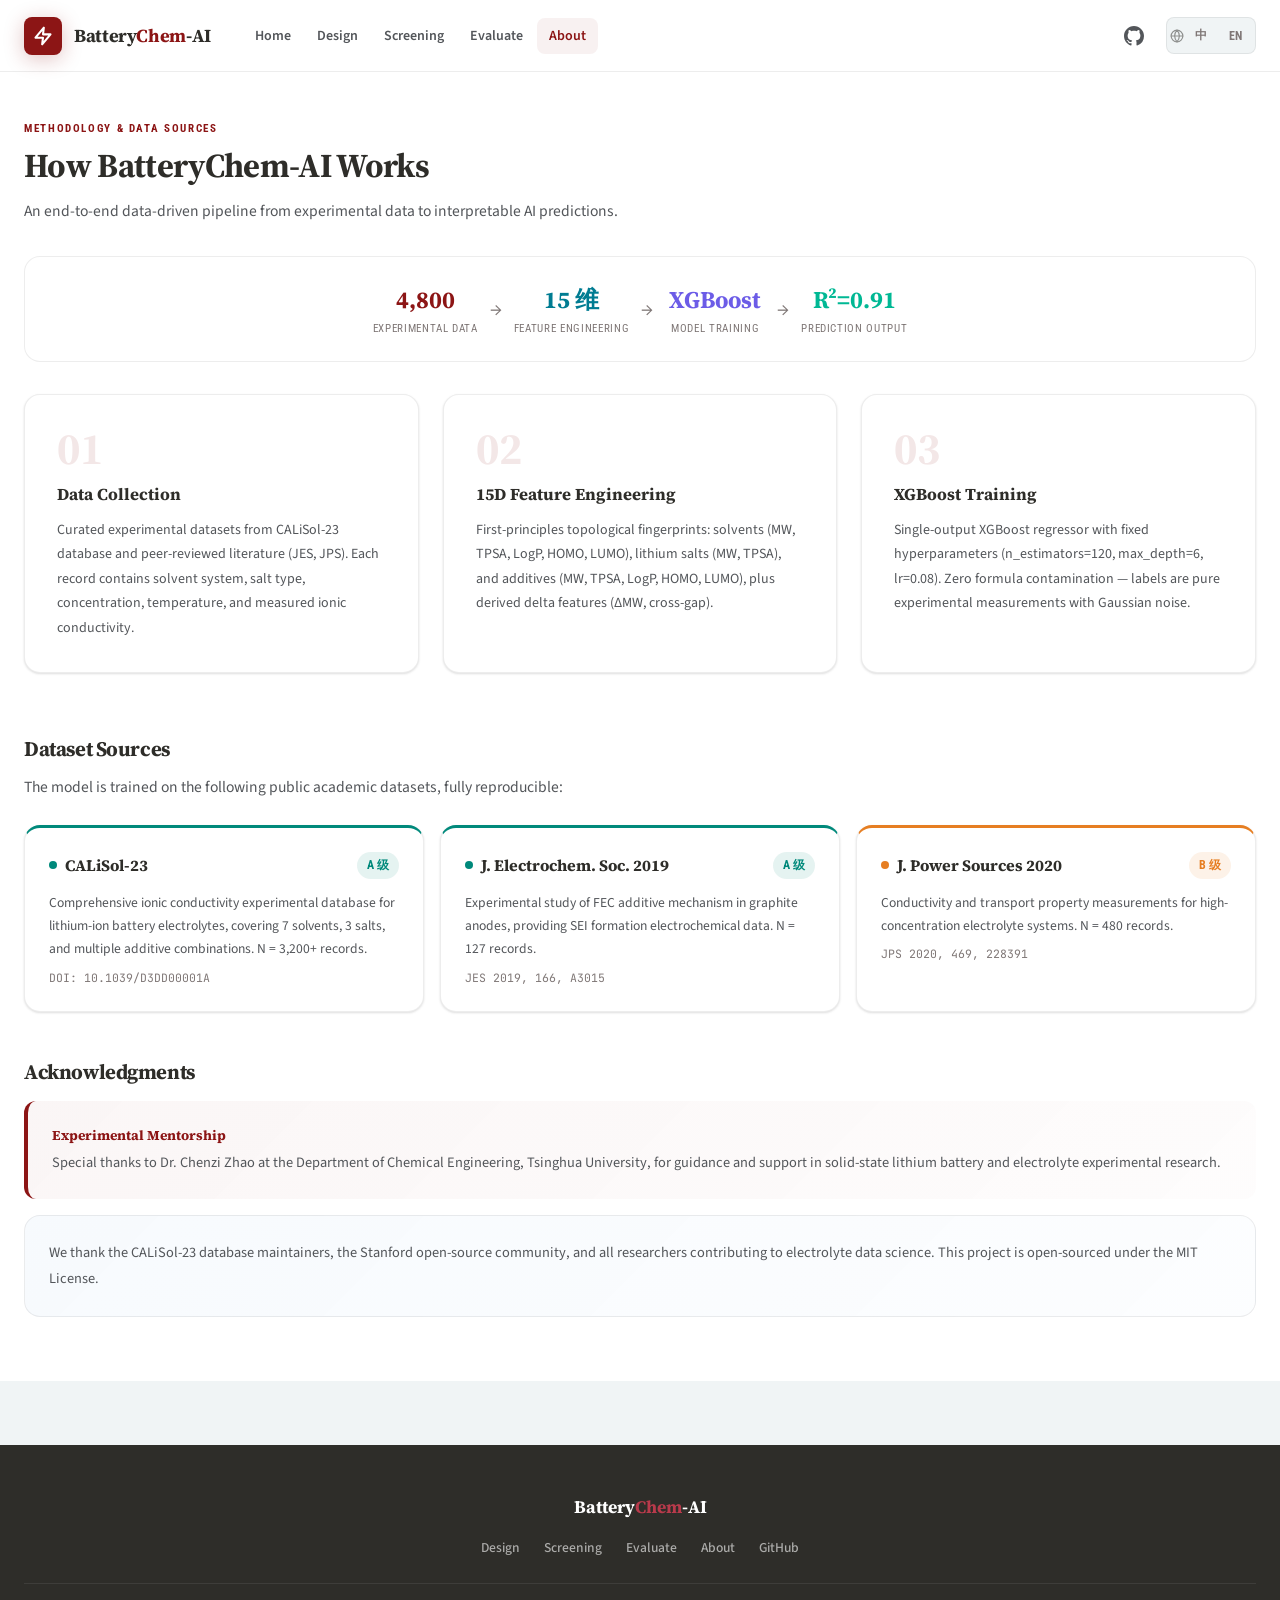
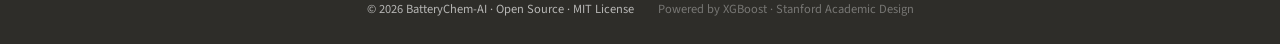
==== commit 2d4d2693: "Fix bugs: default zh, lang icon, about pipeline i18n" ====
--- a/about.html
+++ b/about.html
@@ -23,22 +23,22 @@
     <div style="display:flex;align-items:center;gap:var(--s3);margin-top:var(--s6);padding:var(--s5);background:white;border-radius:var(--r-xl);border:1px solid var(--border-light);flex-wrap:wrap;justify-content:center">
       <div style="text-align:center;min-width:100px">
         <div style="font-family:var(--font-heading);font-size:1.5rem;font-weight:700;color:var(--cardinal-red)">4,800</div>
-        <div style="font-size:0.68rem;color:var(--text-tertiary);font-family:var(--font-condensed);letter-spacing:0.06em;text-transform:uppercase">实验数据</div>
+        <div style="font-size:0.68rem;color:var(--text-tertiary);font-family:var(--font-condensed);letter-spacing:0.06em;text-transform:uppercase" data-i18n="about.pipeline.data">实验数据</div>
       </div>
       <span style="color:var(--text-tertiary);font-size:1.2rem">→</span>
       <div style="text-align:center;min-width:100px">
         <div style="font-family:var(--font-heading);font-size:1.5rem;font-weight:700;color:var(--lagunita-blue)">15 维</div>
-        <div style="font-size:0.68rem;color:var(--text-tertiary);font-family:var(--font-condensed);letter-spacing:0.06em;text-transform:uppercase">特征工程</div>
+        <div style="font-size:0.68rem;color:var(--text-tertiary);font-family:var(--font-condensed);letter-spacing:0.06em;text-transform:uppercase" data-i18n="about.pipeline.features">特征工程</div>
       </div>
       <span style="color:var(--text-tertiary);font-size:1.2rem">→</span>
       <div style="text-align:center;min-width:100px">
         <div style="font-family:var(--font-heading);font-size:1.5rem;font-weight:700;color:var(--model-purple)">XGBoost</div>
-        <div style="font-size:0.68rem;color:var(--text-tertiary);font-family:var(--font-condensed);letter-spacing:0.06em;text-transform:uppercase">模型训练</div>
+        <div style="font-size:0.68rem;color:var(--text-tertiary);font-family:var(--font-condensed);letter-spacing:0.06em;text-transform:uppercase" data-i18n="about.pipeline.training">模型训练</div>
       </div>
       <span style="color:var(--text-tertiary);font-size:1.2rem">→</span>
       <div style="text-align:center;min-width:100px">
         <div style="font-family:var(--font-heading);font-size:1.5rem;font-weight:700;color:var(--stable-green)">R²=0.91</div>
-        <div style="font-size:0.68rem;color:var(--text-tertiary);font-family:var(--font-condensed);letter-spacing:0.06em;text-transform:uppercase">预测输出</div>
+        <div style="font-size:0.68rem;color:var(--text-tertiary);font-family:var(--font-condensed);letter-spacing:0.06em;text-transform:uppercase" data-i18n="about.pipeline.output">预测输出</div>
       </div>
     </div>
 
